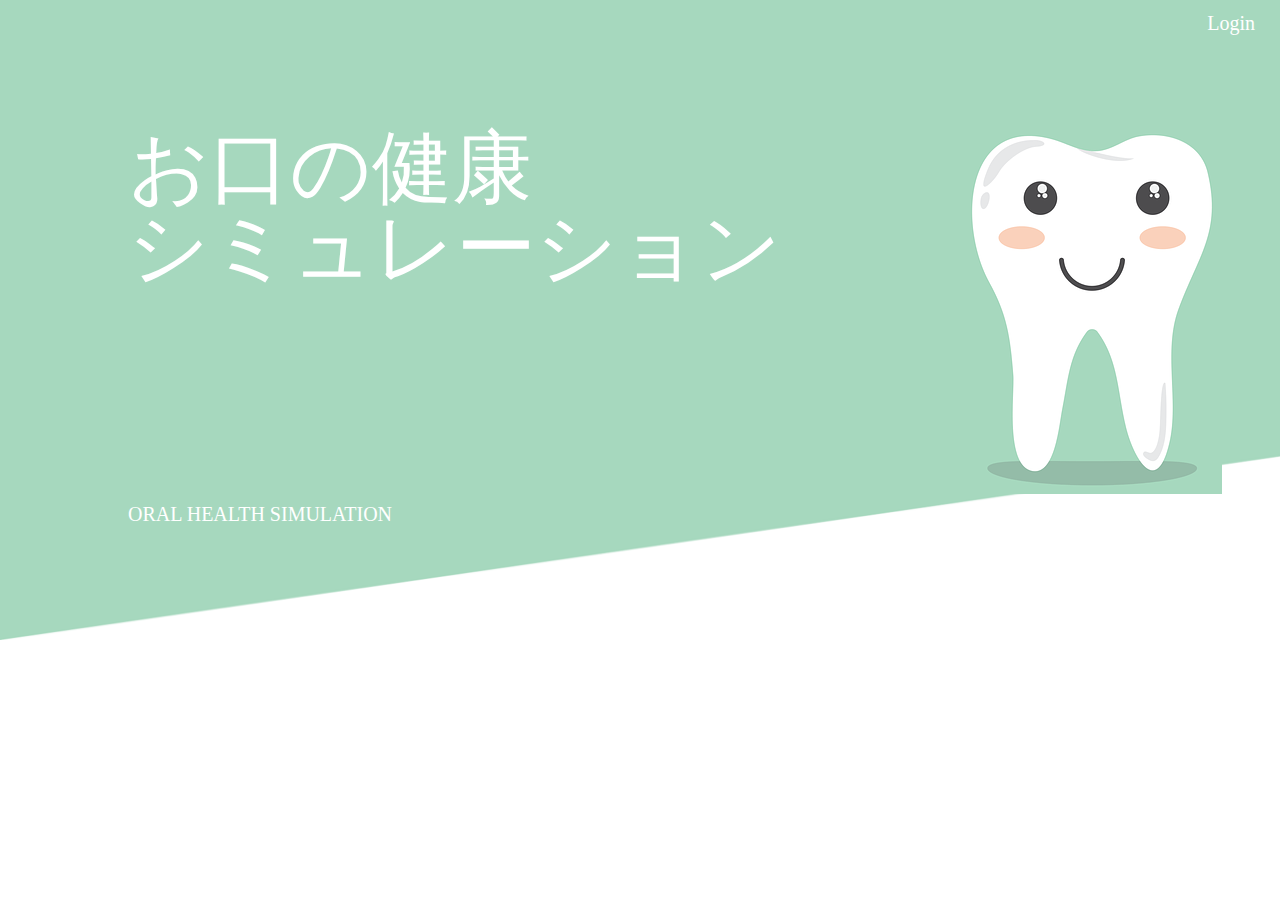
==== index.html @ 287763cf "20230529_2359" ====
<!DOCTYPE html>
<html lang="en">
<head>
    <meta charset="UTF-8">
    <meta http-equiv="X-UA-Compatible" content="IE=edge">
    <meta name="viewport" content="width=device-width, initial-scale=1.0">
    <title>お口の健康シミュレーション</title>
    <link rel="stylesheet" href="css/reset.css" />
    <link rel="stylesheet" href="css/style.css" />

</head>
<body>
    <header class="header">
        <ul class="navi">
          <li class="navititle"><a href="#AboutUs">Login</a></li>
        </ul>
      </header>

		<div class="main_wrap">
			<div class="main">
				<div class="main_position">
					<div class="main_message">お口の健康<br>シミュレーション</div>
					<img class="main_pic" src="img/tooth.png" alt="歯君">
				</div>
				<div class="main_message_2">ORAL HEALTH SIMULATION</div>
			</div>

			<div class="easy_sim_btn">
				<div class="btn btn_anime bg_anime" id="btn-hover">
					<a href="JQuery_syntax.html"><span>かんたんシミュレーション</span></a>
				</div>
			</div>
			<div class="detaile_sim_btn">
				<div class="btn btn_anime bg_anime" id="btn-hover">
					<a href="JQuery_syntax.html"><span>くわしくシミュレーション</span></a>
				</div>
			</div>
		</div>

    <script src="https://ajax.googleapis.com/ajax/libs/jquery/3.5.1/jquery.min.js"></script>
    <script src="js/main.js"></script>

</body>
</html>
---- css/style.css ----
html{
    scroll-behavior: smooth;
}

body{
    font-family: "Noto Sans JP";
    margin: auto;
}

.header {
    position: absolute;
    top: 0; /* 上部から配置の基準位置を決める */
    left: 0; /* 左から配置の基準位置を決める */
    width: 100%; /* ヘッダーの横幅を指定する */
    height: 35px; /* ヘッダーの高さを指定する */
    display: flex;
    align-items: center;
    justify-content: flex-end;
    padding-top: 5px;
}

.navi{
    display: flex;
    justify-content: flex-end;
}

.navititle{
    padding: 50px 25px;
    font-size: 20px;
}

.navititle a{
    color: white;
    text-decoration: none;
    font-family: "Noto Sans JP";
}


.btn a{
    text-decoration: none;
    color: white;
}

@media only screen and (min-width: 1000px) {
    body{
    min-width: 1350px; /* 最小幅 */

    background-image: url(../img/background.png);
    background-position: top;
    background-repeat: no-repeat;
    background-size: 100vw;
    }

    .main{
        margin:10vw;
    }

    .main_position{
        display: flex;
    }
    .main_pic{
        margin: 0 0 0 auto;
    }

    .main_message{
        font-family: 'Cormorant', serif;
        color: white;
        font-size: 80px;
    }
    .main_message_2{
        font-family: 'Cormorant', serif;
        font-size: 20px;
        color: white;
        line-height: 40px;
    }

}


@media only screen and (max-width: 480px) {
    body{
    background-image: url(../img/background_sp.png);
    background-position: top;
    background-repeat: no-repeat;
    background-size: 100vw;
    }
    .main{
        margin:10vw;
    }

    .main_message{
        padding-top: 20px;
        text-align: center;
        font-family: 'Cormorant', serif;
        color: white;
        font-size: 30px;
    }
    .main_message_2{
        text-align: center;
        font-family: 'Cormorant', serif;
        color: white;
        font-size: 15px;
        line-height: 40px;
    }

    .main_pic{
        display: none;
    }

        
    .breath-start{
        position: absolute;
        top: 70%;
        left: 23%;
    }

    /* ボタン */
    .btn{
        background-color: #A6D8BE;
        font-size: 10px;
        color: white;
        margin:5px 20px 5px 20px;
        border-radius: 50px;
    }


    #btn-hover:hover{
        box-shadow: 0px 0px 15px 2px #FFD966;
        transform: scale(0.9);
    }

    /*== ボタン共通設定 */
    .btn_anime{
        /*アニメーションの起点とするためrelativeを指定*/
        position: relative;
        overflow: hidden;
        /*ボタンの形状*/
        text-decoration: none;
        display: inline-block;
        padding: 10px;
        text-align: center;
        outline: none;
        /*アニメーションの指定*/   
        transition: ease .2s;
    }

    /*ボタン内spanの形状*/
    .btn_anime {
        position: relative;
        color:#FFD966;
    }

    .btn_anime span {
        position: relative;
        z-index: 2;
    }

    .btn_anime:hover span{
        color: black;
    }

    /*== 背景が流れる（斜め） */
    .bg_anime::before {
        content: '';
        /*絶対配置で位置を指定*/
        position: absolute;
        top: 0;
        left: -130%;
        /*色や形状*/
        background:#FFD966;
        width:120%;
        height: 100%;
        transform: skewX(-25deg);
    }

    /*hoverした時のアニメーション*/
    .bg_anime:hover::before {
        animation: skewanime .5s forwards;/*アニメーションの名前と速度を定義*/

    }

    @keyframes skewanime {
        100% {
            left:-10%;/*画面の見えていない左から右へ移動する終了地点*/
        }
    }




}
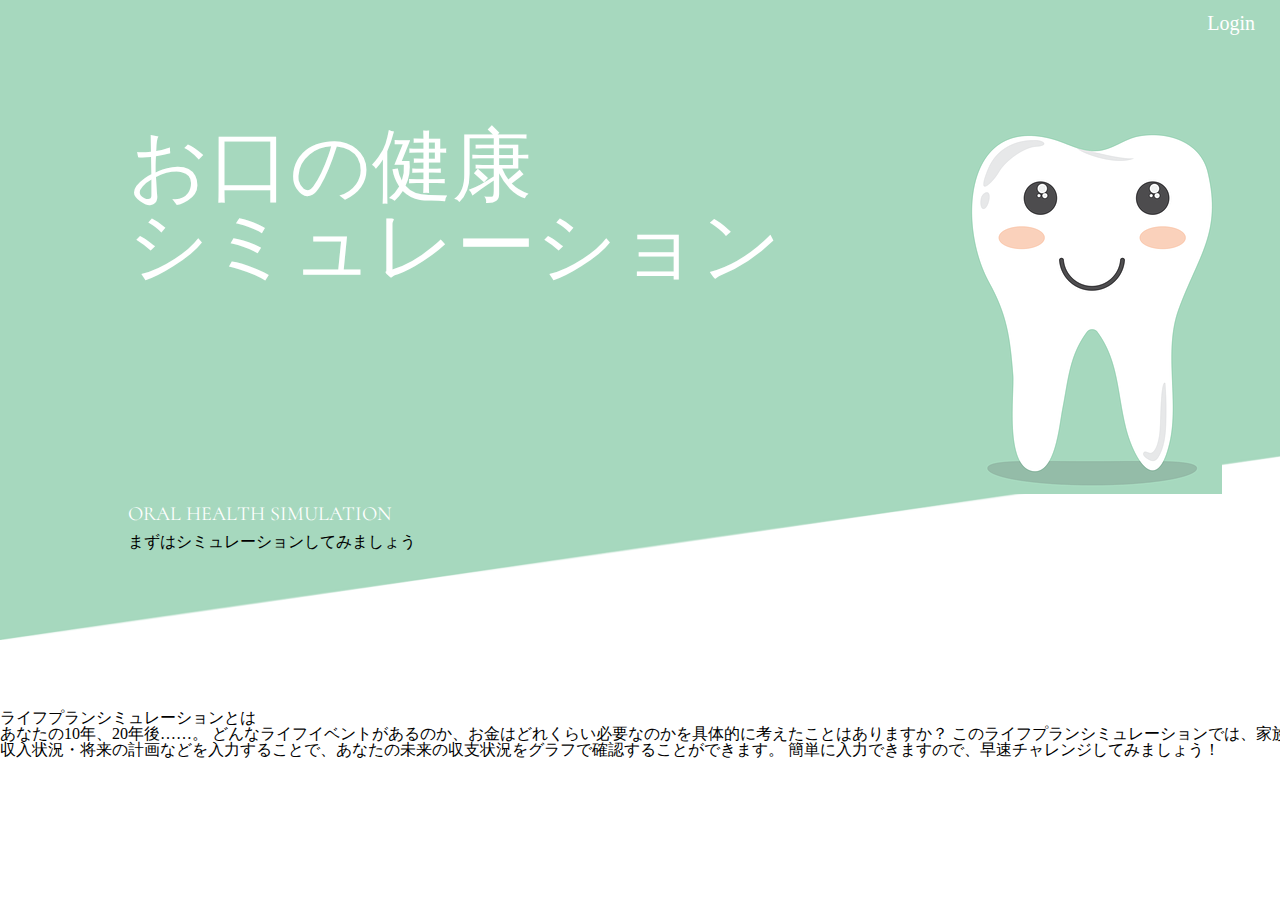
==== commit 179ae84c: "20230530_2222" ====
--- a/index.html
+++ b/index.html
@@ -7,6 +7,9 @@
     <title>お口の健康シミュレーション</title>
     <link rel="stylesheet" href="css/reset.css" />
     <link rel="stylesheet" href="css/style.css" />
+		<link rel="preconnect" href="https://fonts.googleapis.com">
+		<link rel="preconnect" href="https://fonts.gstatic.com" crossorigin>
+		<link href="https://fonts.googleapis.com/css2?family=Cormorant:wght@500&family=M+PLUS+Rounded+1c:wght@700&display=swap" rel="stylesheet">
 
 </head>
 <body>
@@ -23,19 +26,30 @@
 					<img class="main_pic" src="img/tooth.png" alt="歯君">
 				</div>
 				<div class="main_message_2">ORAL HEALTH SIMULATION</div>
+				<div class="main_message_3">まずはシミュレーションしてみましょう</div>
 			</div>
 
 			<div class="easy_sim_btn">
 				<div class="btn btn_anime bg_anime" id="btn-hover">
-					<a href="JQuery_syntax.html"><span>かんたんシミュレーション</span></a>
+					<a href="easy_sim.html"><span>かんたんシミュレーション</span></a>
 				</div>
 			</div>
 			<div class="detaile_sim_btn">
 				<div class="btn btn_anime bg_anime" id="btn-hover">
-					<a href="JQuery_syntax.html"><span>くわしくシミュレーション</span></a>
+					<a href="detail_sim.html"><span>くわしくシミュレーション</span><span class="soon">comming soon</span></a>
 				</div>
 			</div>
 		</div>
+		
+		<section>
+			<div class="section_title">ライフプランシミュレーションとは</div>
+			<div class="section_detail">あなたの10年、20年後……。
+どんなライフイベントがあるのか、お金はどれくらい必要なのかを具体的に考えたことはありますか？
+このライフプランシミュレーションでは、家族構成や収入状況・将来の計画などを入力することで、あなたの未来の収支状況をグラフで確認することができます。
+簡単に入力できますので、早速チャレンジしてみましょう！
+			</div>
+
+		</section>
 
     <script src="https://ajax.googleapis.com/ajax/libs/jquery/3.5.1/jquery.min.js"></script>
     <script src="js/main.js"></script>
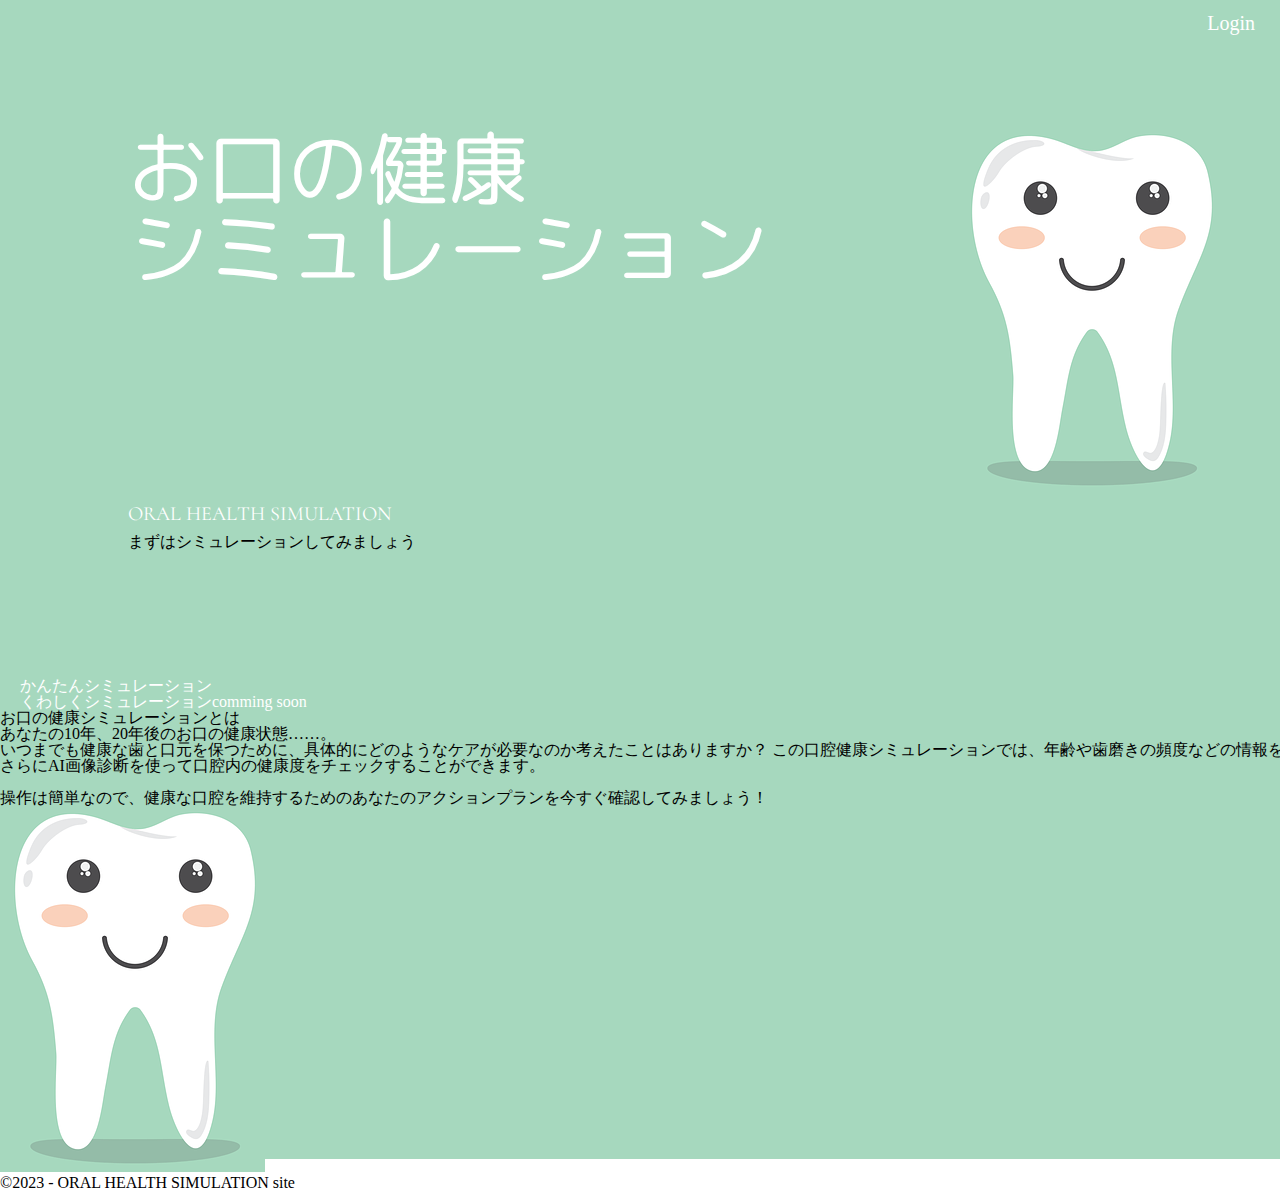
==== commit de7e635c: "20230602_0242" ====
--- a/index.html
+++ b/index.html
@@ -35,22 +35,31 @@
 				</div>
 			</div>
 			<div class="detaile_sim_btn">
-				<div class="btn btn_anime bg_anime" id="btn-hover">
-					<a href="detail_sim.html"><span>くわしくシミュレーション</span><span class="soon">comming soon</span></a>
+				<div class="btn btn_anime">
+					<a href=""><span>くわしくシミュレーション</span><span class="soon">comming soon</span></a>
 				</div>
 			</div>
 		</div>
 		
-		<section>
-			<div class="section_title">ライフプランシミュレーションとは</div>
-			<div class="section_detail">あなたの10年、20年後……。
-どんなライフイベントがあるのか、お金はどれくらい必要なのかを具体的に考えたことはありますか？
-このライフプランシミュレーションでは、家族構成や収入状況・将来の計画などを入力することで、あなたの未来の収支状況をグラフで確認することができます。
-簡単に入力できますので、早速チャレンジしてみましょう！
+		<section class="titleDetail">
+			<div class="titleDetail_wrap">
+				<div class="titleDetail_title">お口の健康シミュレーションとは</div>
+				<div class="titleDetail_detail">あなたの10年、20年後のお口の健康状態……。<br>
+					いつまでも健康な歯と口元を保つために、具体的にどのようなケアが必要なのか考えたことはありますか？
+					この口腔健康シミュレーションでは、年齢や歯磨きの頻度などの情報を入力し、さらにAI画像診断を使って口腔内の健康度をチェックすることができます。<br><br>
+					操作は簡単なので、健康な口腔を維持するためのあなたのアクションプランを今すぐ確認してみましょう！
+				</div>
 			</div>
-
 		</section>
 
+		<section class="teeth">
+			<div class="teeth_kun"><img class="main_pic_2" src="img/tooth.png" alt="歯君" /></div>
+		</section>
+	
+		<footer>
+			<div class="footer">©2023 - ORAL HEALTH SIMULATION site</div>
+		</footer>
+	
     <script src="https://ajax.googleapis.com/ajax/libs/jquery/3.5.1/jquery.min.js"></script>
     <script src="js/main.js"></script>
 
--- a/css/style.css
+++ b/css/style.css
@@ -17,6 +17,8 @@
     align-items: center;
     justify-content: flex-end;
     padding-top: 5px;
+    background-color: #A6D8BE;
+
 }
 
 .navi{
@@ -39,9 +41,10 @@
 .btn a{
     text-decoration: none;
     color: white;
-}
-
-@media only screen and (min-width: 1000px) {
+    padding: 5px 20px 5px 20px;
+}
+
+@media only screen and (min-width: 761px) {
     body{
     min-width: 1350px; /* 最小幅 */
 
@@ -64,6 +67,7 @@
 
     .main_message{
         font-family: 'Cormorant', serif;
+        font-family: 'M PLUS Rounded 1c', sans-serif;
         color: white;
         font-size: 80px;
     }
@@ -77,23 +81,30 @@
 }
 
 
-@media only screen and (max-width: 480px) {
+@media only screen and (max-width: 760px) {
     body{
-    background-image: url(../img/background_sp.png);
     background-position: top;
     background-repeat: no-repeat;
     background-size: 100vw;
     }
+
+    .main_wrap{
+        background-color: #A6D8BE;
+        text-align: center;
+        padding-bottom: 50px;
+    }
+
     .main{
-        margin:10vw;
+        margin:5vw 10vw 0 10vw;
     }
 
     .main_message{
         padding-top: 20px;
-        text-align: center;
-        font-family: 'Cormorant', serif;
-        color: white;
-        font-size: 30px;
+        font-family: 'Cormorant', serif;
+        color: white;
+        font-weight: bold;
+        font-size: 40px;
+        padding-bottom: 20px;
     }
     .main_message_2{
         text-align: center;
@@ -101,23 +112,46 @@
         color: white;
         font-size: 15px;
         line-height: 40px;
+        padding-bottom: 20px;
+    }
+    .main_message_3{
+        text-align: center;
+        font-family: 'Cormorant', serif;
+        color: white;
+        font-size: 15px;
+        line-height: 40px;
     }
 
     .main_pic{
         display: none;
     }
 
-        
-    .breath-start{
-        position: absolute;
-        top: 70%;
-        left: 23%;
-    }
+    .titleDetail{
+        background-color: #F0F0F0;
+    }
+
+    .titleDetail_wrap{
+        padding: 20px 20px;
+    }
+
+    .titleDetail_title{
+        color: #295D42;
+        text-align: center;
+        font-size: 25px;
+        padding-bottom: 20px;
+        font-weight: bold;
+    }
+
+    .titleDetail_detail{
+        line-height: 30px;
+
+    }
+
 
     /* ボタン */
     .btn{
-        background-color: #A6D8BE;
-        font-size: 10px;
+        background-color: #459D6F;
+        font-size: 15px;
         color: white;
         margin:5px 20px 5px 20px;
         border-radius: 50px;
@@ -185,7 +219,34 @@
         }
     }
 
-
+    .soon{
+        font-size: 5px;
+        padding: 5px;
+        color: #FFD966;
+    }
+
+    .teeth_kun {
+        display: flex;
+        justify-content: center;
+        align-items: center;
+        background-color: #A6D8BE;
+    }
+    
+    .main_pic_2{
+        height: 200px;
+        padding-top: 30px;
+    }
+    
+    
+    footer{
+        height: 30px;
+        background-color: #A6D8BE;
+        color: white;
+        display: flex;
+        justify-content: center;
+        align-items: center;
+    }
+    
 
 
 }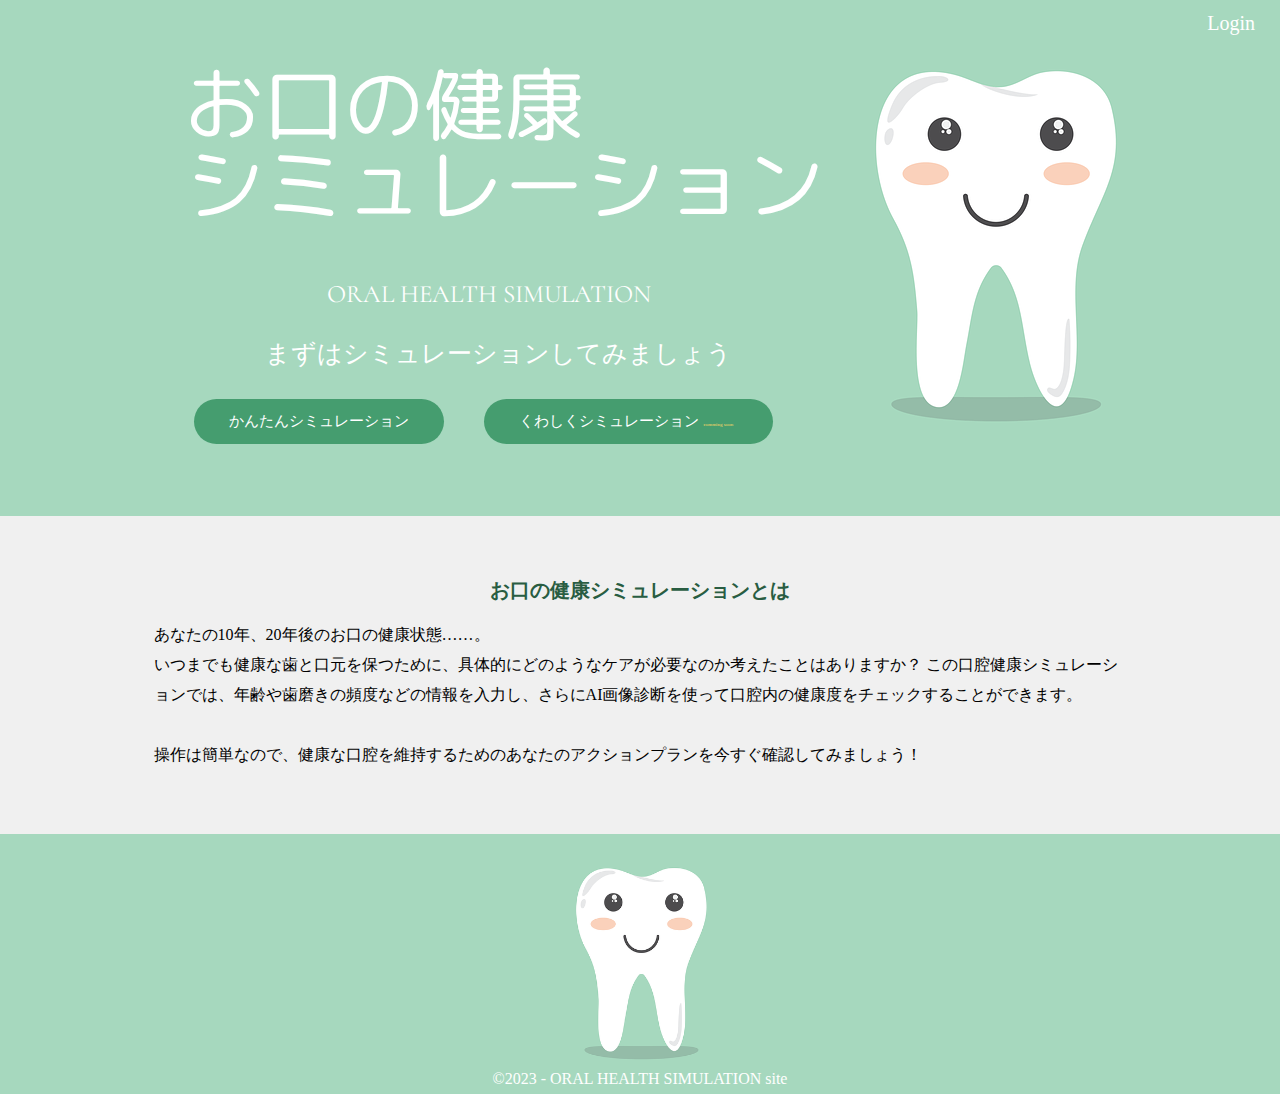
==== commit 91437449: "20230602_1800" ====
--- a/index.html
+++ b/index.html
@@ -15,7 +15,7 @@
 <body>
     <header class="header">
         <ul class="navi">
-          <li class="navititle"><a href="#AboutUs">Login</a></li>
+          <li class="navititle"><a href="">Login</a></li>
         </ul>
       </header>
 
@@ -23,23 +23,26 @@
 			<div class="main">
 				<div class="main_position">
 					<div class="main_message">お口の健康<br>シミュレーション</div>
+					<div class="main_message_2">ORAL HEALTH SIMULATION</div>
+					<div class="main_message_3">まずはシミュレーションしてみましょう</div>
+					<div class="btn_wrap">
+						<div class="easy_sim_btn">
+							<div class="btn btn_anime bg_anime" id="btn-hover">
+								<a href="easy_sim.html"><span>かんたんシミュレーション</span></a>
+							</div>
+						</div>
+						<div class="detaile_sim_btn">
+							<div class="btn btn_anime">
+								<a href=""><span>くわしくシミュレーション</span><span class="soon">comming soon</span></a>
+							</div>
+						</div>
+					</div>
+				</div>
+				<div class="main_pic_wrap">
 					<img class="main_pic" src="img/tooth.png" alt="歯君">
 				</div>
-				<div class="main_message_2">ORAL HEALTH SIMULATION</div>
-				<div class="main_message_3">まずはシミュレーションしてみましょう</div>
 			</div>
-
-			<div class="easy_sim_btn">
-				<div class="btn btn_anime bg_anime" id="btn-hover">
-					<a href="easy_sim.html"><span>かんたんシミュレーション</span></a>
-				</div>
-			</div>
-			<div class="detaile_sim_btn">
-				<div class="btn btn_anime">
-					<a href=""><span>くわしくシミュレーション</span><span class="soon">comming soon</span></a>
-				</div>
-			</div>
-		</div>
+		</div><!-- main_wrap -->
 		
 		<section class="titleDetail">
 			<div class="titleDetail_wrap">
--- a/css/style.css
+++ b/css/style.css
@@ -46,7 +46,7 @@
 
 @media only screen and (min-width: 761px) {
     body{
-    min-width: 1350px; /* 最小幅 */
+    min-width: 1000px; /* 最小幅 */
 
     background-image: url(../img/background.png);
     background-position: top;
@@ -55,75 +55,51 @@
     }
 
     .main{
-        margin:10vw;
+        margin:5vw 12vw 5vw 12vw;
+        display: flex;
     }
 
     .main_position{
         display: flex;
-    }
-    .main_pic{
+        flex-direction: column;
+    }
+
+    .main_message{
+        font-family: 'Cormorant', serif;
+        font-family: 'M PLUS Rounded 1c', sans-serif;
+        color: white;
+        font-size: 80px;
+        padding-bottom: 50px;
+        padding-left: 30px;
+    }
+
+
+    .main_message_2{
+        font-family: 'Cormorant', serif;
+        font-size: 25px;
+        color: white;
+        line-height: 40px;
+        text-align: center;
+        padding-bottom: 20px;
+    }
+
+    .main_message_3{
+        font-family: 'Cormorant', serif;
+        color: white;
+        font-size: 25px;
+        line-height: 40px;
+        text-align: center;
+        padding-left: 20px;
+        padding-bottom: 20px;
+    }
+    .main_pic_wrap{
         margin: 0 0 0 auto;
     }
 
-    .main_message{
-        font-family: 'Cormorant', serif;
-        font-family: 'M PLUS Rounded 1c', sans-serif;
-        color: white;
-        font-size: 80px;
-    }
-    .main_message_2{
-        font-family: 'Cormorant', serif;
-        font-size: 20px;
-        color: white;
-        line-height: 40px;
-    }
-
-}
-
-
-@media only screen and (max-width: 760px) {
-    body{
-    background-position: top;
-    background-repeat: no-repeat;
-    background-size: 100vw;
-    }
-
-    .main_wrap{
-        background-color: #A6D8BE;
-        text-align: center;
-        padding-bottom: 50px;
-    }
-
-    .main{
-        margin:5vw 10vw 0 10vw;
-    }
-
-    .main_message{
-        padding-top: 20px;
-        font-family: 'Cormorant', serif;
-        color: white;
-        font-weight: bold;
-        font-size: 40px;
-        padding-bottom: 20px;
-    }
-    .main_message_2{
-        text-align: center;
-        font-family: 'Cormorant', serif;
-        color: white;
-        font-size: 15px;
-        line-height: 40px;
-        padding-bottom: 20px;
-    }
-    .main_message_3{
-        text-align: center;
-        font-family: 'Cormorant', serif;
-        color: white;
-        font-size: 15px;
-        line-height: 40px;
-    }
-
-    .main_pic{
-        display: none;
+    .btn_wrap{
+        display: flex;
+        padding-left: 20px;
+
     }
 
     .titleDetail{
@@ -131,20 +107,20 @@
     }
 
     .titleDetail_wrap{
-        padding: 20px 20px;
+        padding:5vw 12vw 5vw 12vw;
+
     }
 
     .titleDetail_title{
         color: #295D42;
         text-align: center;
-        font-size: 25px;
+        font-size: 20px;
         padding-bottom: 20px;
         font-weight: bold;
     }
 
     .titleDetail_detail{
         line-height: 30px;
-
     }
 
 
@@ -155,15 +131,15 @@
         color: white;
         margin:5px 20px 5px 20px;
         border-radius: 50px;
-    }
-
-
-    #btn-hover:hover{
+        padding: 15px;
+    }
+
+
+    .btn-hover:hover{
         box-shadow: 0px 0px 15px 2px #FFD966;
         transform: scale(0.9);
     }
 
-    /*== ボタン共通設定 */
     .btn_anime{
         /*アニメーションの起点とするためrelativeを指定*/
         position: relative;
@@ -171,7 +147,6 @@
         /*ボタンの形状*/
         text-decoration: none;
         display: inline-block;
-        padding: 10px;
         text-align: center;
         outline: none;
         /*アニメーションの指定*/   
@@ -248,5 +223,176 @@
     }
     
 
+}
+
+
+@media only screen and (max-width: 760px) {
+    body{
+    min-width: 380px; /* 最小幅 */
+    background-position: top;
+    background-repeat: no-repeat;
+    background-size: 100vw;
+    }
+
+    .main_wrap{
+        background-color: #A6D8BE;
+        text-align: center;
+        padding-bottom: 50px;
+    }
+
+    .main{
+        margin:5vw 10vw 0 10vw;
+    }
+
+    .main_message{
+        padding-top: 20px;
+        font-family: 'Cormorant', serif;
+        font-family: 'M PLUS Rounded 1c', sans-serif;
+        color: white;
+        font-weight: bold;
+        font-size: 38px;
+        padding-bottom: 20px;
+    }
+    .main_message_2{
+        text-align: center;
+        font-family: 'Cormorant', serif;
+        color: white;
+        font-size: 15px;
+        line-height: 40px;
+        padding-bottom: 20px;
+    }
+    .main_message_3{
+        text-align: center;
+        font-family: 'Cormorant', serif;
+        color: white;
+        font-size: 15px;
+        line-height: 40px;
+    }
+
+    .main_pic{
+        display: none;
+    }
+
+    .titleDetail{
+        background-color: #F0F0F0;
+    }
+
+    .titleDetail_wrap{
+        padding: 20px 20px;
+    }
+
+    .titleDetail_title{
+        color: #295D42;
+        text-align: center;
+        font-size: 20px;
+        padding-bottom: 20px;
+        font-weight: bold;
+    }
+
+    .titleDetail_detail{
+        line-height: 30px;
+
+    }
+
+
+    /* ボタン */
+    .btn{
+        background-color: #459D6F;
+        font-size: 15px;
+        color: white;
+        margin:5px 20px 5px 20px;
+        border-radius: 50px;
+        padding: 10px;
+    }
+
+
+    .btn-hover:hover{
+        box-shadow: 0px 0px 15px 2px #FFD966;
+        transform: scale(0.9);
+    }
+
+    .btn_anime{
+        /*アニメーションの起点とするためrelativeを指定*/
+        position: relative;
+        overflow: hidden;
+        /*ボタンの形状*/
+        text-decoration: none;
+        display: inline-block;
+        text-align: center;
+        outline: none;
+        /*アニメーションの指定*/   
+        transition: ease .2s;
+    }
+
+    /*ボタン内spanの形状*/
+    .btn_anime {
+        position: relative;
+        color:#FFD966;
+    }
+
+    .btn_anime span {
+        position: relative;
+        z-index: 2;
+    }
+
+    .btn_anime:hover span{
+        color: black;
+    }
+
+    /*== 背景が流れる（斜め） */
+    .bg_anime::before {
+        content: '';
+        /*絶対配置で位置を指定*/
+        position: absolute;
+        top: 0;
+        left: -130%;
+        /*色や形状*/
+        background:#FFD966;
+        width:120%;
+        height: 100%;
+        transform: skewX(-25deg);
+    }
+
+    /*hoverした時のアニメーション*/
+    .bg_anime:hover::before {
+        animation: skewanime .5s forwards;/*アニメーションの名前と速度を定義*/
+
+    }
+
+    @keyframes skewanime {
+        100% {
+            left:-10%;/*画面の見えていない左から右へ移動する終了地点*/
+        }
+    }
+
+    .soon{
+        font-size: 5px;
+        padding: 5px;
+        color: #FFD966;
+    }
+
+    .teeth_kun {
+        display: flex;
+        justify-content: center;
+        align-items: center;
+        background-color: #A6D8BE;
+    }
+    
+    .main_pic_2{
+        height: 200px;
+        padding-top: 30px;
+    }
+    
+    
+    footer{
+        height: 30px;
+        background-color: #A6D8BE;
+        color: white;
+        display: flex;
+        justify-content: center;
+        align-items: center;
+    }
+    
+
 
 }